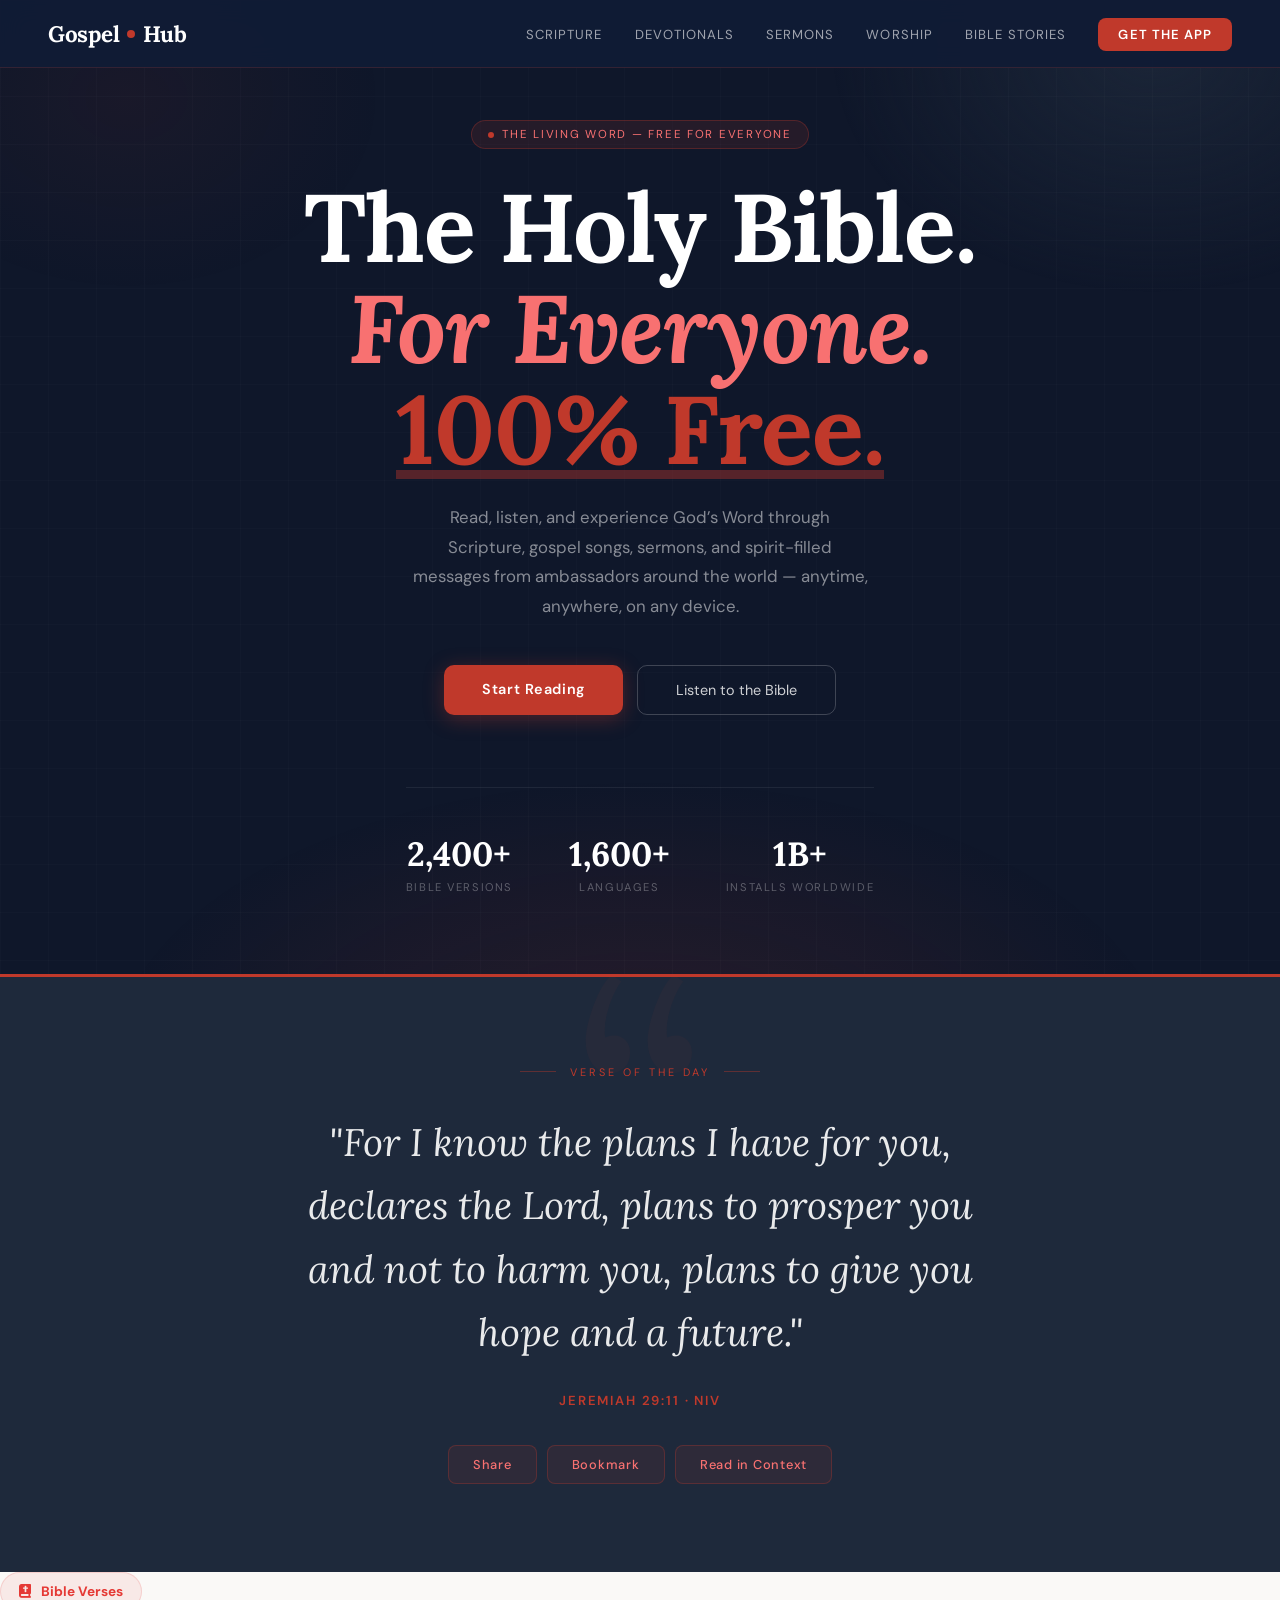
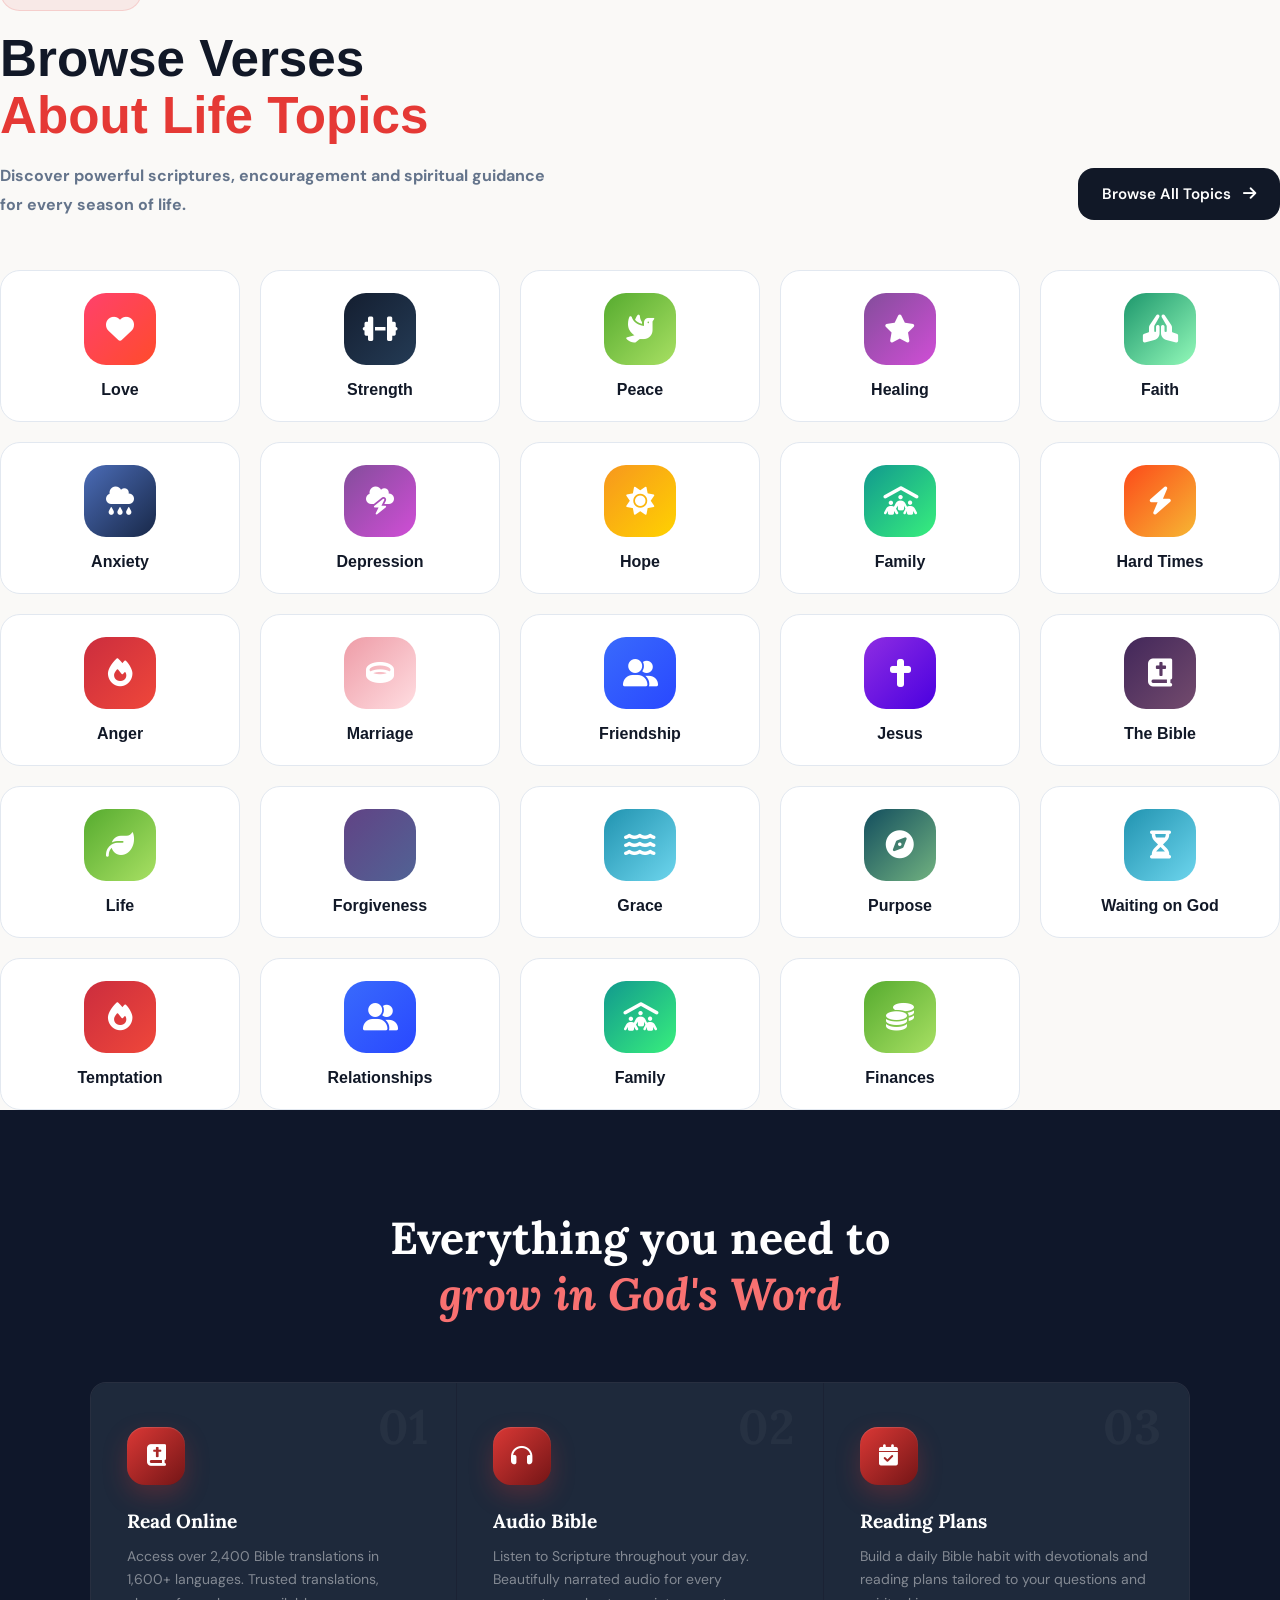
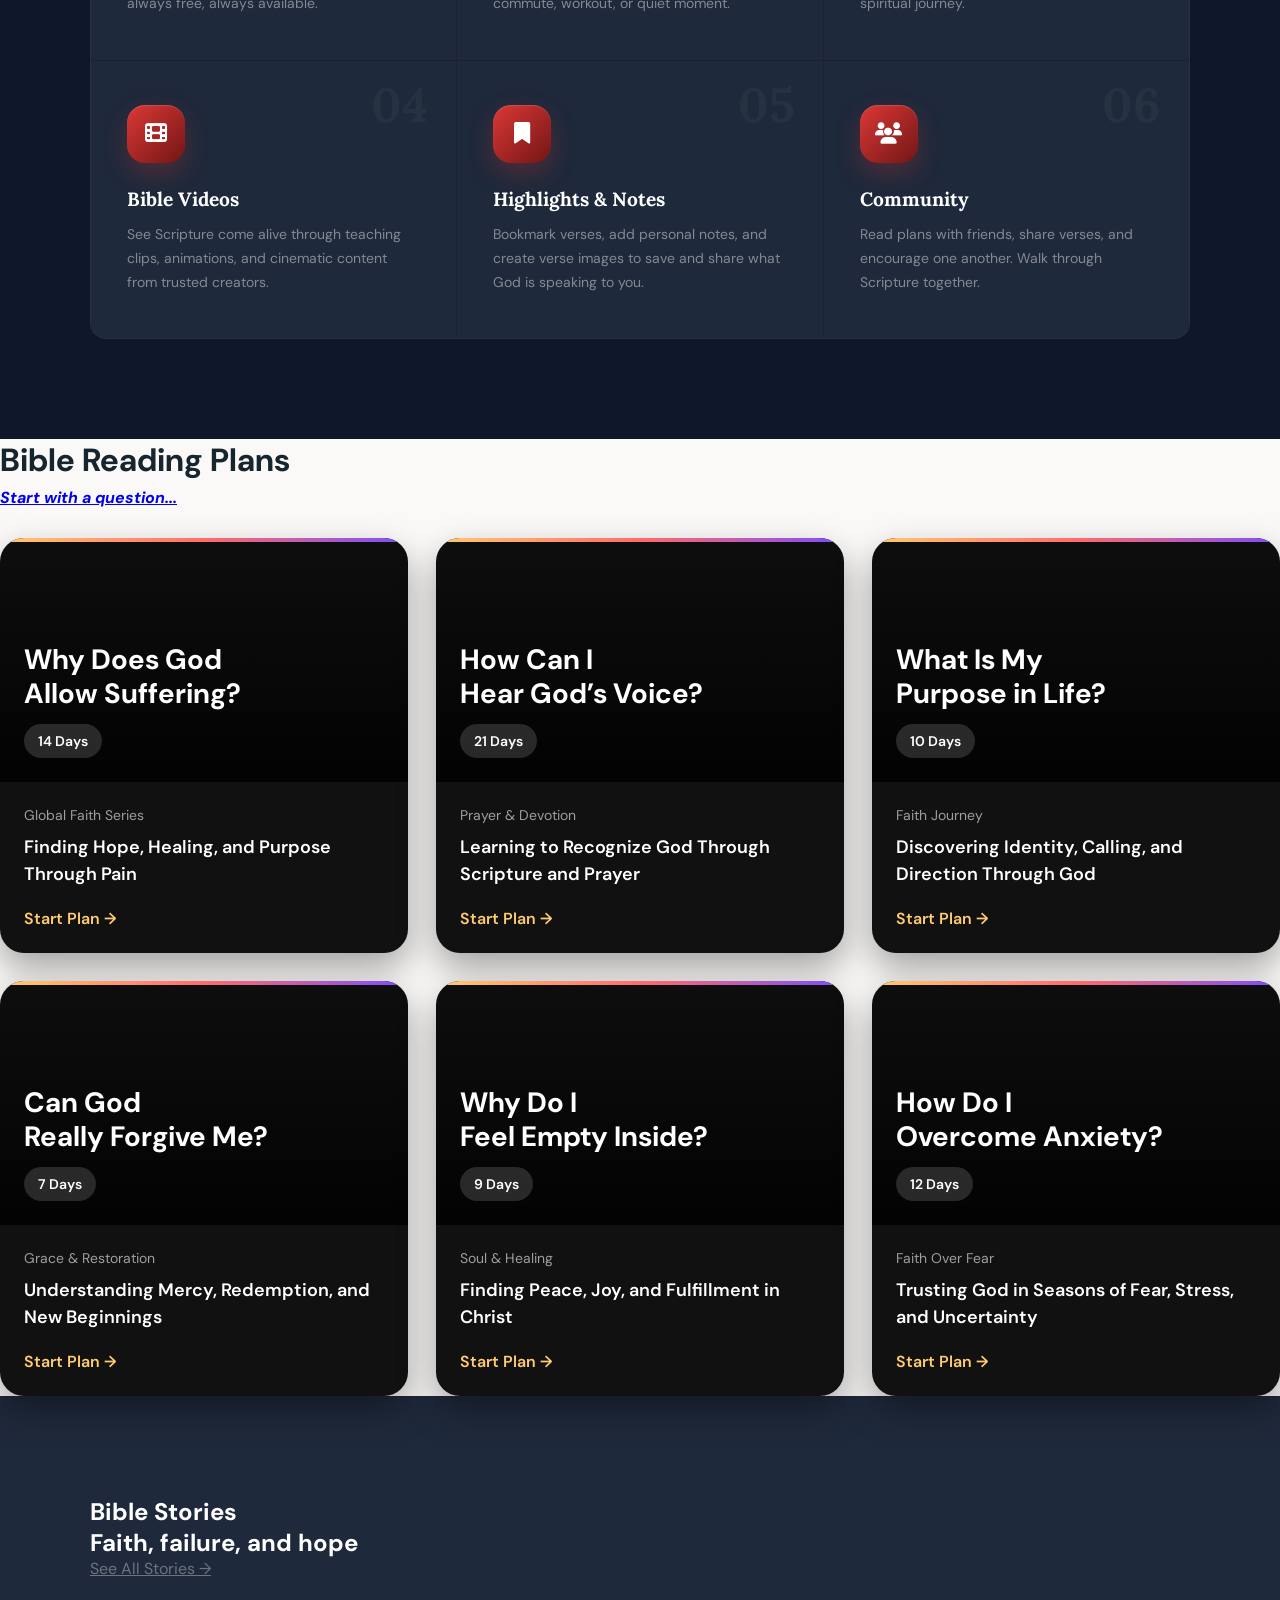
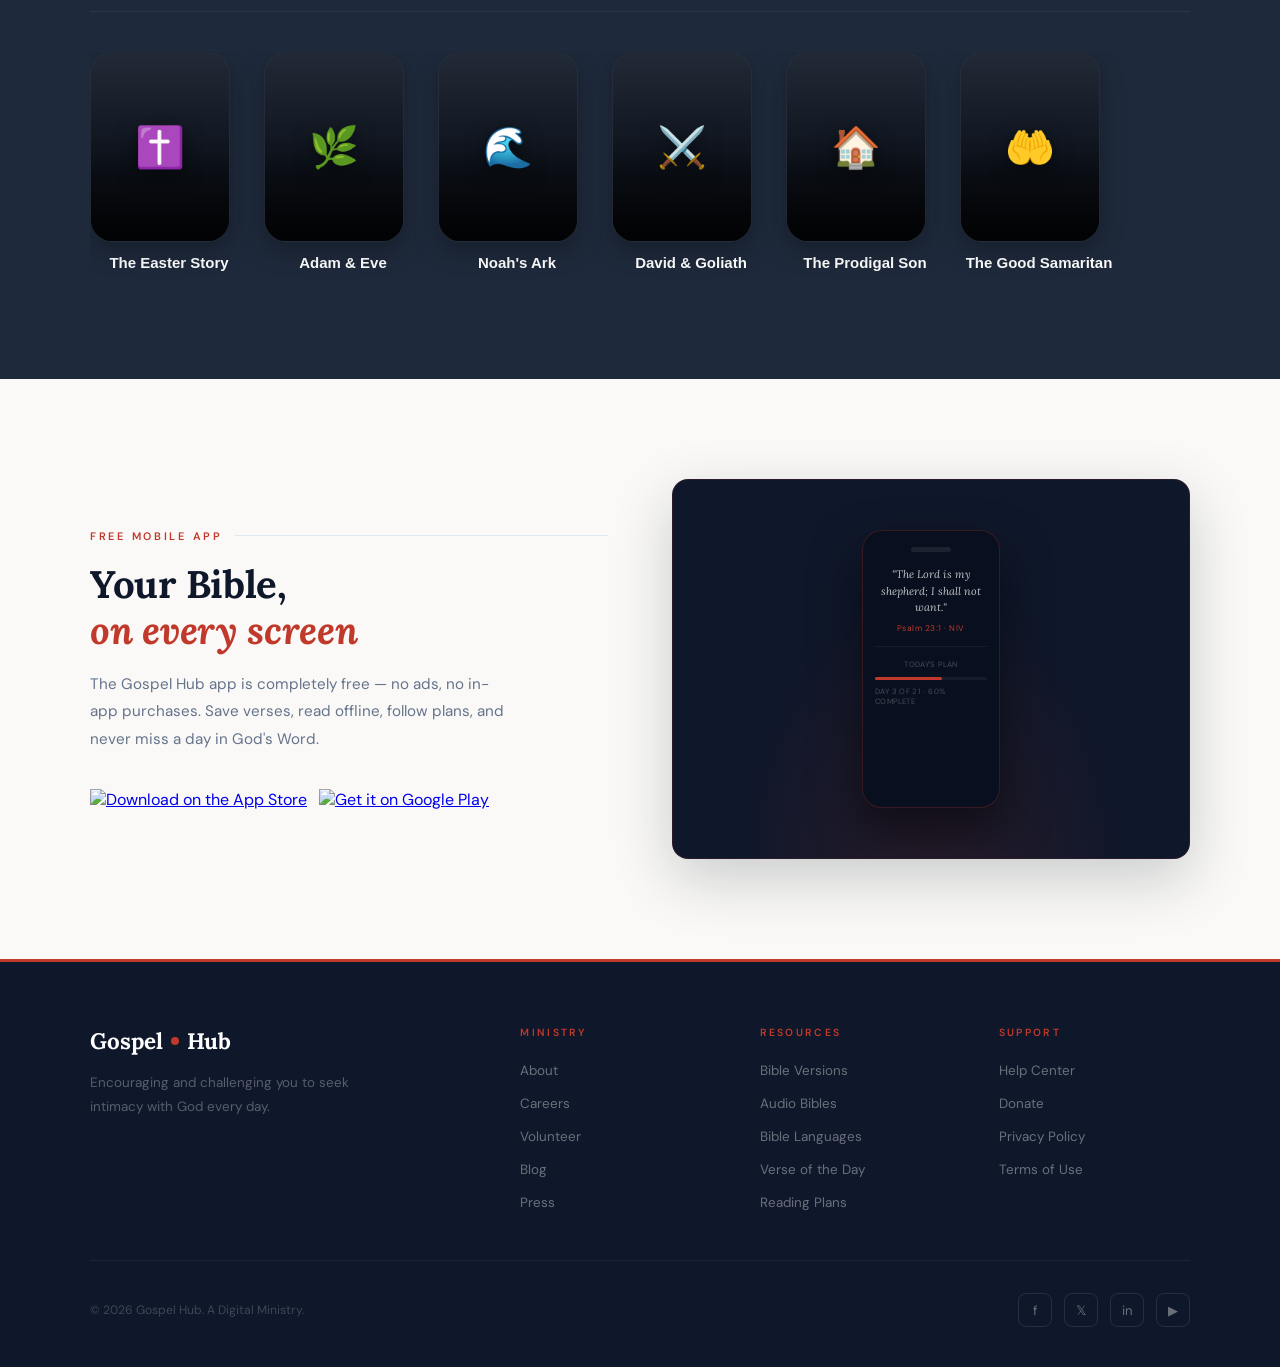
==== index.html @ 59921d8b "Create index.html" ====
<!DOCTYPE html>
<html lang="en">
<head>
    <link rel="stylesheet"
href="https://cdnjs.cloudflare.com/ajax/libs/font-awesome/6.5.1/css/all.min.css"/>
<meta charset="UTF-8">
<meta name="viewport" content="width=device-width, initial-scale=1.0">
<title>Gospel Hub — The Word, Everywhere</title>
<link rel="preconnect" href="https://fonts.googleapis.com">
<link rel="preconnect" href="https://fonts.gstatic.com" crossorigin>
<link href="https://fonts.googleapis.com/css2?family=Playfair+Display:ital,wght@0,400;0,700;0,900;1,400;1,700&family=DM+Sans:wght@300;400;500;600&family=Cormorant+Garamond:ital,wght@0,300;0,600;1,300;1,600&display=swap" rel="stylesheet">
<!DOCTYPE html>
<html lang="en">
<head>
<meta charset="UTF-8">
<meta name="viewport" content="width=device-width, initial-scale=1.0">
<title>Gospel Hub — The Word, Everywhere</title>
<link rel="preconnect" href="https://fonts.googleapis.com">
<link rel="preconnect" href="https://fonts.gstatic.com" crossorigin>
<link href="https://fonts.googleapis.com/css2?family=Lora:ital,wght@0,400;0,600;0,700;1,400;1,600&family=DM+Sans:wght@300;400;500;600&display=swap" rel="stylesheet">
<style>
  :root {
    --navy:      #0f172a;
    --navy-md:   #1e293b;
    --navy-deep: #080f1e;
    --red:       #c0392b;
    --red-hov:   #a93226;
    --red-glow:  rgba(192,57,43,0.18);
    --slate:     #64748b;
    --muted:     #94a3b8;
    --border:    #e2e8f0;
    --bg:        #faf9f7;
    --white:     #ffffff;
    --font-display: 'Lora', Georgia, serif;
    --font-body:    'DM Sans', sans-serif;
  }

  *, *::before, *::after { box-sizing: border-box; margin: 0; padding: 0; }
  html { scroll-behavior: smooth; }

  body {
    font-family: var(--font-body);
    background: var(--bg);
    color: var(--navy);
    overflow-x: hidden;
  }

  /* ───── NAV ───── */
  nav {
    position: fixed; top: 0; left: 0; right: 0; z-index: 100;
    display: flex; align-items: center; justify-content: space-between;
    padding: 0 48px; height: 68px;
    background: rgba(16, 28, 53, 0.95);
    backdrop-filter: blur(12px);
    -webkit-backdrop-filter: blur(12px);
    border-bottom: 1px solid rgba(194, 66, 51, 0.2);
  }
  .nav-logo {
    font-family: var(--font-display);
    font-size: 1.4rem; font-weight: 700; letter-spacing: -0.3px;
    color: #fff; text-decoration: none;
    display: flex; align-items: center; gap: 8px;
  }
  .nav-logo-dot {
    width: 8px; height: 8px; background: var(--red);
    border-radius: 50%; display: inline-block;
  }
  .nav-links { display: flex; gap: 32px; list-style: none; }
  .nav-links a {
    color: rgba(255,255,255,0.6); text-decoration: none;
    font-size: 0.82rem; letter-spacing: 0.08em; text-transform: uppercase;
    transition: color 0.2s;
  }
  .nav-links a:hover { color: #fff; }
  .nav-cta {
    background: var(--red) !important;
    color: #fff !important;
    padding: 8px 20px; border-radius: 8px;
    font-weight: 600 !important;
    transition: background 0.2s !important;
  }
  .nav-cta:hover { background: var(--red-hov) !important; }

  /* ───── HERO ───── */
  .hero {
    min-height: 100vh;
    background: var(--navy);
    display: flex; flex-direction: column;
    align-items: center; justify-content: center;
    position: relative; overflow: hidden;
    padding: 120px 24px 80px;
  }
  .hero-bg {
    position: absolute; inset: 0; pointer-events: none;
    background:
      radial-gradient(ellipse 70% 50% at 50% 110%, rgba(192,57,43,0.15) 0%, transparent 60%),
      radial-gradient(ellipse 40% 40% at 10% 10%, rgba(192,57,43,0.06) 0%, transparent 50%),
      radial-gradient(ellipse 50% 50% at 90% 5%, rgba(30,41,59,0.8) 0%, transparent 50%);
  }
  .hero-bg::after {
    content: '';
    position: absolute; inset: 0;
    background-image: linear-gradient(rgba(255,255,255,0.015) 1px, transparent 1px),
                      linear-gradient(90deg, rgba(255,255,255,0.015) 1px, transparent 1px);
    background-size: 48px 48px;
    pointer-events: none;
  }
  .hero-badge {
    display: inline-flex; align-items: center; gap: 8px;
    background: rgba(192,57,43,0.12); border: 1px solid rgba(192,57,43,0.3);
    border-radius: 20px; padding: 6px 16px; margin-bottom: 28px;
    font-size: 0.72rem; letter-spacing: 0.15em; text-transform: uppercase;
    color: #f87171; position: relative; z-index: 1;
  }
  .hero-badge-dot {
    width: 6px; height: 6px; background: var(--red);
    border-radius: 50%; animation: pulse 2s infinite;
  }
  @keyframes pulse {
    0%, 100% { opacity: 1; transform: scale(1); }
    50% { opacity: 0.5; transform: scale(0.8); }
  }
  .hero-title {
    font-family: var(--font-display);
    font-size: clamp(2.8rem, 7.5vw, 6.5rem);
    font-weight: 700; line-height: 1.05;
    color: #fff; text-align: center;
    max-width: 860px; position: relative; z-index: 1;
    letter-spacing: -1px;
  }
  .hero-title em { font-style: italic; color: #f87171; }
  .hero-title .accent-line {
    display: block; color: var(--red);
    text-decoration: underline; text-decoration-color: rgba(192,57,43,0.4);
    text-underline-offset: 6px;
  }
  .hero-subtitle {
    margin-top: 24px; font-size: 1.05rem; font-weight: 400;
    color: rgba(255,255,255,0.5); text-align: center;
    max-width: 460px; line-height: 1.75; position: relative; z-index: 1;
  }
  .hero-actions {
    display: flex; gap: 14px; margin-top: 44px; flex-wrap: wrap;
    justify-content: center; position: relative; z-index: 1;
  }
  .btn-primary {
    background: var(--red); color: #fff;
    padding: 15px 38px; border-radius: 10px;
    font-size: 0.9rem; font-weight: 600; letter-spacing: 0.04em;
    text-decoration: none; display: inline-block;
    transition: background 0.2s, transform 0.2s, box-shadow 0.2s;
    box-shadow: 0 4px 20px rgba(192,57,43,0.35);
  }
  .btn-primary:hover {
    background: var(--red-hov); transform: translateY(-2px);
    box-shadow: 0 8px 28px rgba(192,57,43,0.4);
  }
  .btn-ghost {
    border: 1.5px solid rgba(255,255,255,0.2); color: rgba(255,255,255,0.8);
    padding: 15px 38px; border-radius: 10px;
    font-size: 0.9rem; font-weight: 400;
    text-decoration: none; display: inline-block;
    transition: border-color 0.2s, background 0.2s;
  }
  .btn-ghost:hover { border-color: rgba(255,255,255,0.5); background: rgba(255,255,255,0.05); }
  .hero-stat-row {
    display: flex; gap: 56px; margin-top: 72px;
    position: relative; z-index: 1;
    padding-top: 44px; border-top: 1px solid rgba(255,255,255,0.07);
  }
  .hero-stat { text-align: center; }
  .hero-stat-num {
    font-family: var(--font-display);
    font-size: 2.1rem; font-weight: 700; color: #fff;
  }
  .hero-stat-label {
    font-size: 0.7rem; letter-spacing: 0.14em; text-transform: uppercase;
    color: rgba(255,255,255,0.3); margin-top: 5px;
  }

  /* ───── VERSE OF THE DAY ───── */
  .votd {
    background: var(--navy-md);
    padding: 88px 48px; text-align: center;
    position: relative; overflow: hidden;
    border-top: 3px solid var(--red);
  }
  .votd::before {
    content: '\201C';
    position: absolute; top: -40px; left: 50%; transform: translateX(-50%);
    font-family: var(--font-display);
    font-size: 22rem; color: rgba(192,57,43,0.05);
    line-height: 1; pointer-events: none;
  }
  .section-label {
    font-size: 0.68rem; letter-spacing: 0.28em; text-transform: uppercase;
    color: var(--red); margin-bottom: 32px;
    display: flex; align-items: center; justify-content: center; gap: 14px;
  }
  .section-label::before, .section-label::after {
    content: ''; width: 36px; height: 1px;
    background: var(--red); opacity: 0.4;
  }
  .votd-text {
    font-family: var(--font-display);
    font-size: clamp(1.4rem, 3vw, 2.4rem);
    font-style: italic; font-weight: 400;
    color: rgba(255,255,255,0.9);
    max-width: 740px; margin: 0 auto; line-height: 1.65;
    position: relative; z-index: 1;
  }
  .votd-ref {
    font-size: 0.82rem; font-weight: 600; letter-spacing: 0.14em;
    color: var(--red); margin-top: 28px; text-transform: uppercase;
    position: relative; z-index: 1;
  }
  .votd-actions {
    display: flex; justify-content: center; gap: 10px;
    margin-top: 36px; position: relative; z-index: 1;
  }
  .votd-btn {
    background: rgba(192,57,43,0.1); border: 1px solid rgba(192,57,43,0.3);
    color: #f87171; padding: 10px 24px; border-radius: 8px;
    font-size: 0.8rem; letter-spacing: 0.06em; cursor: pointer;
    text-decoration: none; transition: all 0.2s; font-weight: 500;
  }
  .votd-btn:hover { background: rgba(192,57,43,0.2); border-color: var(--red); }

  /* ───── TOPICS ───── */
 .topics-header{
  display:flex;
  justify-content:space-between;
  align-items:end;
  gap:30px;
  margin-bottom:50px;
  flex-wrap:wrap;
}

.topics-header-left{
  max-width:650px;
}

.topics-badge{
  display:inline-flex;
  align-items:center;
  gap:10px;
  background:rgba(229,57,53,0.08);
  color:#e53935;
  padding:10px 18px;
  border-radius:50px;
  font-size:0.85rem;
  font-weight:600;
  margin-bottom:20px;
  border:1px solid rgba(229,57,53,0.15);
}

.topics-title{
  font-size:clamp(2rem,4vw,3.4rem);
  font-weight:800;
  line-height:1.1;
  color:#111827;
  margin-bottom:18px;
  font-family:'Inter',sans-serif;
}

.topics-title span{
  color:#e53935;
  display:block;
}

.topics-subtitle{
  font-size:1rem;
  line-height:1.8;
  color:#64748b;
  max-width:560px;
}

.topics-grid{
  display:grid;
  grid-template-columns:repeat(auto-fit,minmax(220px,1fr));
  gap:20px;
  margin-top:40px;
  align-items:stretch;
}

.browse-btn{
  display:inline-flex;
  align-items:center;
  gap:12px;
  background:#111827;
  color:#fff;
  text-decoration:none;
  padding:16px 24px;
  border-radius:16px;
  font-size:0.95rem;
  font-weight:600;
  transition:0.3s ease;
  white-space:nowrap;
}

.browse-btn i{
  transition:0.3s ease;
}

.browse-btn:hover{
  background:#e53935;
  transform:translateY(-3px);
  box-shadow:0 12px 25px rgba(229,57,53,0.25);
}

.browse-btn:hover i{
  transform:translateX(4px);
}

@media(max-width:768px){

  .topics-header{
    align-items:flex-start;
  }

  .browse-btn{
    width:100%;
    justify-content:center;
  }

}

.topic-card{
  background:#ffffff;
  border:1px solid #e2e8f0;
  border-radius:20px;
  padding:22px;
  text-decoration:none;
  display:flex;
  flex-direction:column;
  align-items:center;
  justify-content:center;
  gap:16px;
  transition:0.35s ease;
  position:relative;
  overflow:hidden;
}

.topic-card::before{
  content:'';
  position:absolute;
  inset:0;
  background:linear-gradient(
    135deg,
    rgba(229,57,53,0.06),
    transparent
  );
  opacity:0;
  transition:0.35s;
}

.topic-card:hover{
  transform:translateY(-8px);
  box-shadow:0 15px 35px rgba(0,0,0,0.08);
  border-color:#e53935;
}

.topic-card:hover::before{
  opacity:1;
}

.topic-card span{
  font-size:1rem;
  font-weight:600;
  color:#111827;
  font-family:'Inter',sans-serif;
}

.topic-icon{
  width:72px;
  height:72px;
  border-radius:22px;
  display:flex;
  align-items:center;
  justify-content:center;
  font-size:28px;
  color:#fff;
  transition:0.35s ease;
}

.topic-card:hover .topic-icon{
  transform:scale(1.1) rotate(5deg);
}

/* ICON COLORS */

.love{background:linear-gradient(135deg,#ff416c,#ff4b2b);}
.strength{background:linear-gradient(135deg,#141e30,#243b55);}
.peace{background:linear-gradient(135deg,#56ab2f,#a8e063);}
.healing{background:linear-gradient(135deg,#834d9b,#d04ed6);}
.faith{background:linear-gradient(135deg,#1d976c,#93f9b9);}
.anxiety{background:linear-gradient(135deg,#4b6cb7,#182848);}
.hope{background:linear-gradient(135deg,#f7971e,#ffd200);}
.family{background:linear-gradient(135deg,#11998e,#38ef7d);}
.hard{background:linear-gradient(135deg,#fc4a1a,#f7b733);}
.anger{background:linear-gradient(135deg,#cb2d3e,#ef473a);}
.marriage{background:linear-gradient(135deg,#ee9ca7,#ffdde1);}
.friendship{background:linear-gradient(135deg,#396afc,#2948ff);}
.jesus{background:linear-gradient(135deg,#8e2de2,#4a00e0);}
.bible{background:linear-gradient(135deg,#42275a,#734b6d);}
.life{background:linear-gradient(135deg,#56ab2f,#a8e063);}
.forgiveness{background:linear-gradient(135deg,#614385,#516395);}
.grace{background:linear-gradient(135deg,#2193b0,#6dd5ed);}
.purpose{background:linear-gradient(135deg,#134e5e,#71b280);}

  /* ───── FEATURES ───── */
  .features { background: var(--navy); padding: 100px 48px; }
  .features-inner { max-width: 1100px; margin: 0 auto; }
  .features-heading {
    font-family: var(--font-display);
    font-size: clamp(1.8rem, 3.5vw, 2.8rem); font-weight: 700;
    color: #fff; text-align: center;
    margin-bottom: 60px; line-height: 1.25;
  }
  .features-heading em { font-style: italic; color: #f87171; }
  .features-grid {
    display: grid; grid-template-columns: repeat(3, 1fr);
    gap: 1px; background: rgba(255,255,255,0.05);
    border-radius: 16px; overflow: hidden;
    border: 1px solid rgba(255,255,255,0.06);
  }
  .feature-card {
    background: var(--navy-md);
    padding: 44px 36px; position: relative; overflow: hidden;
    transition: background 0.3s;
  }
  .feature-card:hover { background: #253047; }
  .feature-card::after {
    content: ''; position: absolute; bottom: 0; left: 0;
    width: 0; height: 3px; background: var(--red);
    transition: width 0.4s;
  }
  .feature-card:hover::after { width: 100%; }
  .feature-num {
    font-family: var(--font-display);
    font-size: 3rem; font-weight: 700;
    color: rgba(255,255,255,0.04); line-height: 1;
    position: absolute; top: 20px; right: 28px;
  }
  .feature-icon{
  width:58px;
  height:58px;
  border-radius:18px;
  display:flex;
  align-items:center;
  justify-content:center;
  font-size:1.35rem;
  color:#fff;

  background:linear-gradient(
    135deg,
    rgba(229,57,53,0.95),
    rgba(120,20,20,0.95)
  );

  box-shadow:
    0 10px 25px rgba(229,57,53,0.25),
    inset 0 1px 1px rgba(255,255,255,0.15);

  margin-bottom:24px;

  transition:0.35s ease;
}

.feature-card:hover .feature-icon{
  transform:translateY(-4px) scale(1.06);
  box-shadow:
    0 18px 35px rgba(229,57,53,0.35),
    inset 0 1px 1px rgba(255,255,255,0.15);
}
  .feature-title {
    font-family: var(--font-display);
    font-size: 1.2rem; font-weight: 700; color: #fff; margin-bottom: 12px;
  }
  .feature-desc { font-size: 0.875rem; color: rgba(255,255,255,0.45); line-height: 1.7; }

  /* ───── PLANS ───── */
 .plans-heading{
  font-size:32px;
  font-weight:700;
  color:#17252e;
  margin-bottom:6px;
}

.plans-subheading{
  color:#d01515;
  margin-bottom:30px;
  font-size:16px;
}

.plans-grid{
  display:grid;
  grid-template-columns:repeat(auto-fit,minmax(300px,1fr));
  gap:28px;
}

.plan-card{
  background:#111;
  border-radius:24px;
  overflow:hidden;
  box-shadow:0 15px 35px rgba(0,0,0,0.35);
  transition:0.4s ease;
}

.plan-card:hover{
  transform:translateY(-8px);
}

.plan-top-bar{
  height:4px;
  background:linear-gradient(to right,#ffcc70,#ff6b6b,#7c4dff);
}

.plan-img{
  height:240px;
  position:relative;
  display:flex;
  align-items:flex-end;
  padding:24px;
  background-size:cover;
  background-position:center;
  overflow:hidden;
}

.plan-overlay{
  position:absolute;
  inset:0;
  background:linear-gradient(
    to top,
    rgba(0,0,0,0.85),
    rgba(0,0,0,0.2)
  );
}

.plan-content{
  position:relative;
  z-index:2;
}

.plan-question{
  font-size:28px;
  font-weight:700;
  line-height:1.2;
  color:#fff;
  display:block;
  margin-bottom:14px;
}

.plan-duration{
  display:inline-block;
  padding:8px 14px;
  border-radius:30px;
  background:rgba(255,255,255,0.15);
  -webkit-backdrop-filter:blur(8px);
  backdrop-filter:blur(8px);
  color:#fff;
  font-size:14px;
  font-weight:600;
}

.plan-body{
  padding:24px;
}

.plan-author{
  color:#9e9e9e;
  font-size:14px;
  margin-bottom:10px;
}

.plan-title{
  color:#fff;
  font-size:18px;
  font-weight:600;
  line-height:1.5;
  margin-bottom:20px;
}

.plan-start{
  text-decoration:none;
  color:#ffcc70;
  font-weight:600;
  transition:0.3s ease;
}

.plan-start:hover{
  letter-spacing:1px;
}

/* ADVANCED IMAGE BACKGROUNDS */

.plan-img-1{
  background:
  url('https://images.unsplash.com/photo-1500530855697-b586d89ba3ee?q=80&w=1400&auto=format&fit=crop');
}

.plan-img-2{
  background:
  url('https://images.unsplash.com/photo-1518562180175-34a163b1a9a6?q=80&w=1400&auto=format&fit=crop');
}

.plan-img-3{
  background:
  url('https://images.unsplash.com/photo-1490730141103-6cac27aaab94?q=80&w=1400&auto=format&fit=crop');
}

.plan-img-4{
  background:
  url('https://images.unsplash.com/photo-1506744038136-46273834b3fb?q=80&w=1400&auto=format&fit=crop');
}

.plan-img-5{
  background:
  url('https://images.unsplash.com/photo-1493246507139-91e8fad9978e?q=80&w=1400&auto=format&fit=crop');
}

.plan-img-6{
  background:
  url('https://images.unsplash.com/photo-1517841905240-472988babdf9?q=80&w=1400&auto=format&fit=crop');
}

  /* ───── STORIES ───── */
  .stories-section { background: var(--navy-md); padding: 100px 48px; overflow: hidden; }
  .stories-inner { max-width: 1100px; margin: 0 auto; }
  .stories-scroll {
    display: flex; gap: 16px; margin-top: 8px;
    overflow-x: auto; padding-bottom: 8px; scrollbar-width: none;
  }
  .stories-scroll::-webkit-scrollbar { display: none; }
  .story-card { flex-shrink: 0; width: 158px; cursor: pointer; text-decoration: none; }
  .story-img {
    width: 158px; height: 198px; border-radius: 12px; overflow: hidden;
    display: flex; align-items: center; justify-content: center;
    font-size: 2.4rem; margin-bottom: 12px;
    border: 1.5px solid rgba(255,255,255,0.07);
    transition: border-color 0.3s, transform 0.3s;
    position: relative;
  }
  .story-img::after {
    content: ''; position: absolute; inset: 0;
    background: linear-gradient(to top, rgba(0,0,0,0.55) 0%, transparent 55%);
  }
 .story-card{
  text-decoration:none;
  min-width:140px;
  font-family:'Poppins',sans-serif;
}

.story-img{
  width:140px;
  height:190px;
  border-radius:22px;
  position:relative;
  overflow:hidden;
  display:flex;
  align-items:center;
  justify-content:center;
  box-shadow:0 10px 25px rgba(0,0,0,0.25);
  transition:0.4s ease;
  background-size:cover;
  background-position:center;
}

.story-card:hover .story-img{
  transform:translateY(-6px) scale(1.03);
}

.story-overlay{
  position:absolute;
  inset:0;
  background:linear-gradient(
    to top,
    rgba(0,0,0,0.75),
    rgba(0,0,0,0.15),
    rgba(255,255,255,0.05)
  );
  z-index:1;
}

.story-icon{
  position:relative;
  z-index:2;
  font-size:40px;
  filter:drop-shadow(0 4px 10px rgba(0,0,0,0.6));
}

.story-name{
  margin-top:10px;
  color:#fff;
  font-size:15px;
  font-weight:600;
  text-align:center;
}

/* ADVANCED IMAGE BACKGROUNDS */

.story-img-1{
  background:
  linear-gradient(rgba(0,0,0,.25),rgba(0,0,0,.45)),
  url('https://images.unsplash.com/photo-1504052434569-70ad5836ab65?q=80&w=1200&auto=format&fit=crop');
}

.story-img-2{
  background:
  linear-gradient(rgba(0,0,0,.25),rgba(0,0,0,.45)),
  url('https://images.unsplash.com/photo-1506744038136-46273834b3fb?q=80&w=1200&auto=format&fit=crop');
}

.story-img-3{
  background:
  linear-gradient(rgba(0,0,0,.25),rgba(0,0,0,.45)),
  url('https://images.unsplash.com/photo-1507525428034-b723cf961d3e?q=80&w=1200&auto=format&fit=crop');
}

.story-img-4{
  background:
  linear-gradient(rgba(0,0,0,.25),rgba(0,0,0,.45)),
  url('https://images.unsplash.com/photo-1511884642898-4c92249e20b6?q=80&w=1200&auto=format&fit=crop');
}

.story-img-5{
  background:
  linear-gradient(rgba(0,0,0,.25),rgba(0,0,0,.45)),
  url('https://images.unsplash.com/photo-1516450360452-9312f5e86fc7?q=80&w=1200&auto=format&fit=crop');
}

.story-img-6{
  background:
  linear-gradient(rgba(0,0,0,.25),rgba(0,0,0,.45)),
  url('https://images.unsplash.com/photo-1529156069898-49953e39b3ac?q=80&w=1200&auto=format&fit=crop');
}

  /* ───── APP CTA ───── */
  .app-cta { background: var(--bg); padding: 100px 48px; }
  .app-cta-inner {
    max-width: 1100px; margin: 0 auto;
    display: grid; grid-template-columns: 1fr 1fr; gap: 64px; align-items: center;
  }
  .app-pre {
    font-size: 0.68rem; letter-spacing: 0.25em; text-transform: uppercase;
    color: var(--red); margin-bottom: 18px; font-weight: 600;
    display: flex; align-items: center; gap: 12px;
  }
  .app-pre::after { content: ''; flex: 1; height: 1px; background: var(--border); }
  .app-title {
    font-family: var(--font-display);
    font-size: clamp(1.8rem, 3vw, 2.8rem); font-weight: 700;
    color: var(--navy); line-height: 1.2; margin-bottom: 18px; letter-spacing: -0.3px;
  }
  .app-title em { font-style: italic; color: var(--red); }
  .app-desc { font-size: 0.95rem; color: var(--slate); line-height: 1.8; margin-bottom: 36px; max-width: 420px; }
  .app-buttons { display: flex; gap: 12px; flex-wrap: wrap; }
  .app-store-btn {
    display: flex; align-items: center; gap: 10px;
    background: var(--navy); color: #fff;
    padding: 12px 24px; border-radius: 10px; text-decoration: none;
    transition: background 0.2s, transform 0.2s;
    border: 1px solid rgba(255,255,255,0.05);
  }
  .app-store-btn:hover { background: var(--navy-md); transform: translateY(-2px); }
  .app-store-icon { font-size: 1.3rem; }
  .app-store-text small { display: block; font-size: 0.58rem; letter-spacing: 0.08em; text-transform: uppercase; color: rgba(255,255,255,0.45); }
  .app-store-text strong { font-size: 0.88rem; font-weight: 600; }
  .app-visual {
    background: var(--navy); border-radius: 16px; height: 380px;
    display: flex; align-items: center; justify-content: center;
    position: relative; overflow: hidden;
    border: 1px solid rgba(192,57,43,0.15);
    box-shadow: 0 20px 60px rgba(15,23,42,0.2);
  }
  .app-visual-glow {
    position: absolute; inset: 0;
    background: radial-gradient(ellipse at 50% 110%, rgba(192,57,43,0.14) 0%, transparent 55%);
  }
  .app-mockup {
    width: 138px; height: 278px; background: var(--navy-deep);
    border-radius: 20px; border: 1.5px solid rgba(192,57,43,0.25);
    position: relative; z-index: 1;
    display: flex; flex-direction: column;
    align-items: center; justify-content: flex-start;
    overflow: hidden; padding: 16px 12px;
    box-shadow: 0 24px 48px rgba(0,0,0,0.5);
  }
  .mockup-notch { width: 40px; height: 5px; background: rgba(255,255,255,0.08); border-radius: 3px; margin-bottom: 14px; }
  .mockup-verse { font-family: var(--font-display); font-size: 0.68rem; font-style: italic; color: rgba(255,255,255,0.75); text-align: center; line-height: 1.5; margin-bottom: 8px; }
  .mockup-ref { font-size: 0.52rem; color: var(--red); text-align: center; letter-spacing: 0.06em; }
  .mockup-divider { width: 100%; height: 1px; background: rgba(255,255,255,0.06); margin: 12px 0; }
  .mockup-progress { width: 100%; background: rgba(255,255,255,0.05); border-radius: 2px; height: 3px; margin-bottom: 6px; }
  .mockup-progress-fill { height: 100%; width: 60%; background: var(--red); border-radius: 2px; }
  .mockup-label { font-size: 0.48rem; color: rgba(255,255,255,0.25); letter-spacing: 0.05em; text-transform: uppercase; }

  /* ───── FOOTER ───── */
  footer { background: var(--navy); padding: 64px 48px 40px; border-top: 3px solid var(--red); }
  .footer-inner { max-width: 1100px; margin: 0 auto; }
  .footer-top {
    display: grid; grid-template-columns: 2fr 1fr 1fr 1fr;
    gap: 48px; padding-bottom: 48px;
    border-bottom: 1px solid rgba(255,255,255,0.06); margin-bottom: 32px;
  }
  .footer-logo {
    font-family: var(--font-display); font-size: 1.4rem; font-weight: 700;
    color: #fff; margin-bottom: 16px;
    display: flex; align-items: center; gap: 8px;
  }
  .footer-logo-dot { width: 8px; height: 8px; background: var(--red); border-radius: 50%; }
  .footer-tagline { font-size: 0.84rem; color: rgba(255,255,255,0.3); line-height: 1.75; max-width: 260px; }
  .footer-col-title { font-size: 0.65rem; letter-spacing: 0.22em; text-transform: uppercase; color: var(--red); margin-bottom: 20px; font-weight: 600; }
  .footer-links { list-style: none; display: flex; flex-direction: column; gap: 12px; }
  .footer-links a { font-size: 0.84rem; color: rgba(255,255,255,0.38); text-decoration: none; transition: color 0.2s; }
  .footer-links a:hover { color: rgba(255,255,255,0.85); }
  .footer-bottom { display: flex; align-items: center; justify-content: space-between; font-size: 0.76rem; color: rgba(255,255,255,0.2); }
  .footer-social { display: flex; gap: 12px; }
  .footer-social a {
    width: 34px; height: 34px; border: 1px solid rgba(255,255,255,0.1);
    border-radius: 8px; display: flex; align-items: center; justify-content: center;
    color: rgba(255,255,255,0.38); font-size: 0.82rem; text-decoration: none;
    transition: all 0.2s;
  }
  .footer-social a:hover { border-color: var(--red); color: #f87171; }

  /* ───── ANIMATIONS ───── */
  @keyframes fadeUp {
    from { opacity: 0; transform: translateY(28px); }
    to { opacity: 1; transform: translateY(0); }
  }
  .hero > * { animation: fadeUp 0.65s ease both; }
  .hero-badge    { animation-delay: 0.10s; }
  .hero-title    { animation-delay: 0.22s; }
  .hero-subtitle { animation-delay: 0.34s; }
  .hero-actions  { animation-delay: 0.46s; }
  .hero-stat-row { animation-delay: 0.58s; }

  /* ───── RESPONSIVE ───── */
  @media (max-width: 900px) {
    nav { padding: 0 20px; }
    .nav-links { display: none; }
    .hero-stat-row { gap: 24px; }
    .features-grid { grid-template-columns: 1fr; }
    .plans-grid { grid-template-columns: 1fr; }
    .app-cta-inner { grid-template-columns: 1fr; }
    .app-visual { display: none; }
    .footer-top { grid-template-columns: 1fr 1fr; }
    .topics-section, .features, .plans-section,
    .stories-section, .app-cta { padding: 64px 20px; }
    .votd { padding: 64px 20px; }
    .section-header { flex-direction: column; align-items: flex-start; gap: 16px; }
  }
</style>
</head>
<body>

<!-- NAV -->
<nav>
  <a href="#" class="nav-logo">Gospel<span class="nav-logo-dot"></span>Hub</a>
  <ul class="nav-links">
   <li><a href="#">Scripture</a></li>
<li><a href="#">Devotionals</a></li>
<li><a href="#">Sermons</a></li>
<li><a href="#">Worship</a></li>
<li><a href="#">Bible Stories</a></li>
    <li><a href="#" class="nav-cta">Get the App</a></li>
  </ul>
</nav>

<!-- HERO -->
<section class="hero">
  <div class="hero-bg"></div>
  <div class="hero-badge">
    <span class="hero-badge-dot"></span>
    The Living Word — Free for Everyone
  </div>
  <h1 class="hero-title">
    The Holy Bible.<br>
    <em>For Everyone.</em>
    <span class="accent-line">100% Free.</span>
  </h1>
  <p class="hero-subtitle">
    Read, listen, and experience God’s Word through Scripture, gospel songs, sermons, and spirit-filled messages from ambassadors around the world — anytime, anywhere, on any device.
  </p>
  <div class="hero-actions">
    <a href="#" class="btn-primary">Start Reading</a>
    <a href="#" class="btn-ghost">Listen to the Bible</a>
  </div>
  <div class="hero-stat-row">
    <div class="hero-stat">
      <div class="hero-stat-num">2,400+</div>
      <div class="hero-stat-label">Bible Versions</div>
    </div>
    <div class="hero-stat">
      <div class="hero-stat-num">1,600+</div>
      <div class="hero-stat-label">Languages</div>
    </div>
    <div class="hero-stat">
      <div class="hero-stat-num">1B+</div>
      <div class="hero-stat-label">Installs Worldwide</div>
    </div>
  </div>
</section>

<!-- VERSE OF THE DAY -->
<section class="votd">
  <div class="section-label">Verse of the Day</div>
  <blockquote class="votd-text">
    "For I know the plans I have for you, declares the Lord, plans to prosper you and not to harm you, plans to give you hope and a future."
  </blockquote>
  <div class="votd-ref">Jeremiah 29:11 · NIV</div>
  <div class="votd-actions">
    <a href="#" class="votd-btn">Share</a>
    <a href="#" class="votd-btn">Bookmark</a>
    <a href="#" class="votd-btn">Read in Context</a>
  </div>
</section>

<!-- TOPICS -->
<div class="topics-header">

  <div class="topics-header-left">
    <span class="topics-badge">
      <i class="fa-solid fa-book-bible"></i>
      <b>
      Bible Verses
      </b>
    </span>

    <h2 class="topics-title">
      Browse Verses <span>About Life Topics</span>
    </h2>

    <p class="topics-subtitle">
        <strong>
      Discover powerful scriptures, encouragement and spiritual guidance
      for every season of life.
      </strong>
    </p>
  </div>

  <a href="topics.html" class="browse-btn">
    Browse All Topics
    <i class="fa-solid fa-arrow-right"></i>
  </a>

</div>
 <!-- FONT AWESOME CDN -->
<link rel="stylesheet"
href="https://cdnjs.cloudflare.com/ajax/libs/font-awesome/6.5.1/css/all.min.css"/>

<div class="topics-grid">

  <a href="love.html" class="topic-card">
    <div class="topic-icon love">
      <i class="fa-solid fa-heart"></i>
    </div>
    <span>Love</span>
  </a>

  <a href="strength.html" class="topic-card">
    <div class="topic-icon strength">
      <i class="fa-solid fa-dumbbell"></i>
    </div>
    <span>Strength</span>
  </a>

  <a href="peace.html" class="topic-card">
    <div class="topic-icon peace">
      <i class="fa-solid fa-dove"></i>
    </div>
    <span>Peace</span>
  </a>

  <a href="healing.html" class="topic-card">
    <div class="topic-icon healing">
      <i class="fa-solid fa-star"></i>
    </div>
    <span>Healing</span>
  </a>

  <a href="faith.html" class="topic-card">
    <div class="topic-icon faith">
      <i class="fa-solid fa-hands-praying"></i>
    </div>
    <span>Faith</span>
  </a>

  <a href="anxiety.html" class="topic-card">
    <div class="topic-icon anxiety">
      <i class="fa-solid fa-cloud-rain"></i>
    </div>
    <span>Anxiety</span>
  </a>

   <a href="depression.html" class="topic-card">
    <div class="topic-icon healing"><i class="fa-solid fa-cloud-bolt"></i></div>
    <span>Depression</span>
  </a>

  <a href="hope.html" class="topic-card">
    <div class="topic-icon hope">
      <i class="fa-solid fa-sun"></i>
    </div>
    <span>Hope</span>
  </a>

  <a href="family.html" class="topic-card">
    <div class="topic-icon family">
      <i class="fa-solid fa-people-roof"></i>
    </div>
    <span>Family</span>
  </a>

  <a href="hard-times.html" class="topic-card">
    <div class="topic-icon hard">
      <i class="fa-solid fa-bolt"></i>
    </div>
    <span>Hard Times</span>
  </a>

  <a href="anger.html" class="topic-card">
    <div class="topic-icon anger">
      <i class="fa-solid fa-fire"></i>
    </div>
    <span>Anger</span>
  </a>

  <a href="marriage.html" class="topic-card">
    <div class="topic-icon marriage">
      <i class="fa-solid fa-ring"></i>
    </div>
    <span>Marriage</span>
  </a>

  <a href="friendship.html" class="topic-card">
    <div class="topic-icon friendship">
      <i class="fa-solid fa-user-group"></i>
    </div>
    <span>Friendship</span>
  </a>

  <a href="jesus.html" class="topic-card">
    <div class="topic-icon jesus">
      <i class="fa-solid fa-cross"></i>
    </div>
    <span>Jesus</span>
  </a>

  <a href="bible.html" class="topic-card">
    <div class="topic-icon bible">
      <i class="fa-solid fa-book-bible"></i>
    </div>
    <span>The Bible</span>
  </a>

  <a href="life.html" class="topic-card">
    <div class="topic-icon life">
      <i class="fa-solid fa-leaf"></i>
    </div>
    <span>Life</span>
  </a>

  <a href="forgiveness.html" class="topic-card">
    <div class="topic-icon forgiveness">
      <i class="fa-solid fa-candle-holder"></i>
    </div>
    <span>Forgiveness</span>
  </a>

  <a href="grace.html" class="topic-card">
    <div class="topic-icon grace">
      <i class="fa-solid fa-water"></i>
    </div>
    <span>Grace</span>
  </a>

  <a href="purpose.html" class="topic-card">
    <div class="topic-icon purpose">
      <i class="fa-solid fa-compass"></i>
    </div>
    <span>Purpose</span>
  </a>

   <a href="waiting-on-god.html" class="topic-card">
    <div class="topic-icon grace"><i class="fa-solid fa-hourglass-half"></i></div>
    <span>Waiting on God</span>
  </a>

  <a href="temptation.html" class="topic-card">
    <div class="topic-icon anger"><i class="fa-solid fa-fire"></i></div>
    <span>Temptation</span>
  </a>

  <a href="relationships.html" class="topic-card">
    <div class="topic-icon friendship"><i class="fa-solid fa-user-group"></i></div>
    <span>Relationships</span>
  </a>

   <a href="family.html" class="topic-card">
    <div class="topic-icon family"><i class="fa-solid fa-people-roof"></i></div>
    <span>Family</span>
  </a>

  <a href="finances.html" class="topic-card">
    <div class="topic-icon life"><i class="fa-solid fa-coins"></i></div>
    <span>Finances</span>
  </a>


</div>
</section>

<!-- FEATURES -->
<section class="features">
  <div class="features-inner">
    <h2 class="features-heading">Everything you need to<br><em>grow in God's Word</em></h2>
    <div class="features-grid">
      <div class="feature-card">
  <div class="feature-num">01</div>
  <div class="feature-icon">
    <i class="fa-solid fa-book-bible"></i>
  </div>
  <div class="feature-title">Read Online</div>
  <div class="feature-desc">
    Access over 2,400 Bible translations in 1,600+ languages.
    Trusted translations, always free, always available.
  </div>
</div>

<div class="feature-card">
  <div class="feature-num">02</div>
  <div class="feature-icon">
    <i class="fa-solid fa-headphones"></i>
  </div>
  <div class="feature-title">Audio Bible</div>
  <div class="feature-desc">
    Listen to Scripture throughout your day. Beautifully narrated audio
    for every commute, workout, or quiet moment.
  </div>
</div>

<div class="feature-card">
  <div class="feature-num">03</div>
  <div class="feature-icon">
    <i class="fa-solid fa-calendar-check"></i>
  </div>
  <div class="feature-title">Reading Plans</div>
  <div class="feature-desc">
    Build a daily Bible habit with devotionals and reading plans
    tailored to your questions and spiritual journey.
  </div>
</div>

<div class="feature-card">
  <div class="feature-num">04</div>
  <div class="feature-icon">
    <i class="fa-solid fa-film"></i>
  </div>
  <div class="feature-title">Bible Videos</div>
  <div class="feature-desc">
    See Scripture come alive through teaching clips, animations,
    and cinematic content from trusted creators.
  </div>
</div>

<div class="feature-card">
  <div class="feature-num">05</div>
  <div class="feature-icon">
    <i class="fa-solid fa-bookmark"></i>
  </div>
  <div class="feature-title">Highlights & Notes</div>
  <div class="feature-desc">
    Bookmark verses, add personal notes, and create verse images
    to save and share what God is speaking to you.
  </div>
</div>

<div class="feature-card">
  <div class="feature-num">06</div>
  <div class="feature-icon">
    <i class="fa-solid fa-users"></i>
  </div>
  <div class="feature-title">Community</div>
  <div class="feature-desc">
    Read plans with friends, share verses, and encourage one another.
    Walk through Scripture together.
  </div>
</div>
    </div>
  </div>
</section>

<!-- PLANS -->
<section class="plans-section">
  <div class="plans-inner">
    <div class="section-header">
        <!-- SECTION TITLE -->
<h2 class="plans-heading">Bible Reading Plans</h2>
<p class="plans-subheading">
    <strong><em><a href="questions.html">Start with a question...</a></em></strong>
</p>

<div class="plans-grid">

  <!-- PLAN 1 -->
  <div class="plan-card">
    <div class="plan-top-bar"></div>

    <div class="plan-img plan-img-1">
      <div class="plan-overlay"></div>

      <div class="plan-content">
        <span class="plan-question">
          Why Does God<br>Allow Suffering?
        </span>

        <div class="plan-duration">14 Days</div>
      </div>
    </div>

    <div class="plan-body">
      <div class="plan-author">Global Faith Series</div>

      <div class="plan-title">
        Finding Hope, Healing, and Purpose Through Pain
      </div>

      <a href="#" class="plan-start">Start Plan →</a>
    </div>
  </div>

  <!-- PLAN 2 -->
  <div class="plan-card">
    <div class="plan-top-bar"></div>

    <div class="plan-img plan-img-2">
      <div class="plan-overlay"></div>

      <div class="plan-content">
        <span class="plan-question">
          How Can I<br>Hear God’s Voice?
        </span>

        <div class="plan-duration">21 Days</div>
      </div>
    </div>

    <div class="plan-body">
      <div class="plan-author">Prayer & Devotion</div>

      <div class="plan-title">
        Learning to Recognize God Through Scripture and Prayer
      </div>

      <a href="#" class="plan-start">Start Plan →</a>
    </div>
  </div>

  <!-- PLAN 3 -->
  <div class="plan-card">
    <div class="plan-top-bar"></div>

    <div class="plan-img plan-img-3">
      <div class="plan-overlay"></div>

      <div class="plan-content">
        <span class="plan-question">
          What Is My<br>Purpose in Life?
        </span>

        <div class="plan-duration">10 Days</div>
      </div>
    </div>

    <div class="plan-body">
      <div class="plan-author">Faith Journey</div>

      <div class="plan-title">
        Discovering Identity, Calling, and Direction Through God
      </div>

      <a href="#" class="plan-start">Start Plan →</a>
    </div>
  </div>

  <!-- PLAN 4 -->
  <div class="plan-card">
    <div class="plan-top-bar"></div>

    <div class="plan-img plan-img-4">
      <div class="plan-overlay"></div>

      <div class="plan-content">
        <span class="plan-question">
          Can God<br>Really Forgive Me?
        </span>

        <div class="plan-duration">7 Days</div>
      </div>
    </div>

    <div class="plan-body">
      <div class="plan-author">Grace & Restoration</div>

      <div class="plan-title">
        Understanding Mercy, Redemption, and New Beginnings
      </div>

      <a href="#" class="plan-start">Start Plan →</a>
    </div>
  </div>

  <!-- PLAN 5 -->
  <div class="plan-card">
    <div class="plan-top-bar"></div>

    <div class="plan-img plan-img-5">
      <div class="plan-overlay"></div>

      <div class="plan-content">
        <span class="plan-question">
          Why Do I<br>Feel Empty Inside?
        </span>

        <div class="plan-duration">9 Days</div>
      </div>
    </div>

    <div class="plan-body">
      <div class="plan-author">Soul & Healing</div>

      <div class="plan-title">
        Finding Peace, Joy, and Fulfillment in Christ
      </div>

      <a href="#" class="plan-start">Start Plan →</a>
    </div>
  </div>

  <!-- PLAN 6 -->
  <div class="plan-card">
    <div class="plan-top-bar"></div>

    <div class="plan-img plan-img-6">
      <div class="plan-overlay"></div>

      <div class="plan-content">
        <span class="plan-question">
          How Do I<br>Overcome Anxiety?
        </span>

        <div class="plan-duration">12 Days</div>
      </div>
    </div>

    <div class="plan-body">
      <div class="plan-author">Faith Over Fear</div>

      <div class="plan-title">
        Trusting God in Seasons of Fear, Stress, and Uncertainty
      </div>

      <a href="#" class="plan-start">Start Plan →</a>
    </div>
  </div>

</div>
     
    </div>
  </div>
</section>

<!-- STORIES -->
<section class="stories-section">
  <div class="stories-inner">
    <div class="section-header" style="border-bottom:1px solid rgba(255,255,255,0.06); padding-bottom:32px; margin-bottom:40px;">
      <h2 class="section-title" style="color:#fff;">Bible Stories<br><span>Faith, failure, and hope</span></h2>
      <a href="#" class="see-all-link" style="color:rgba(255,255,255,0.35); border-color:rgba(255,255,255,0.15);">See All Stories →</a>
    </div>
    <div class="stories-scroll">
  
  <a href="#" class="story-card">
    <div class="story-img story-img-1">
      <div class="story-overlay"></div>
      <span class="story-icon">✝️</span>
    </div>
    <div class="story-name">The Easter Story</div>
  </a>

  <a href="#" class="story-card">
    <div class="story-img story-img-2">
      <div class="story-overlay"></div>
      <span class="story-icon">🌿</span>
    </div>
    <div class="story-name">Adam & Eve</div>
  </a>

  <a href="#" class="story-card">
    <div class="story-img story-img-3">
      <div class="story-overlay"></div>
      <span class="story-icon">🌊</span>
    </div>
    <div class="story-name">Noah's Ark</div>
  </a>

  <a href="#" class="story-card">
    <div class="story-img story-img-4">
      <div class="story-overlay"></div>
      <span class="story-icon">⚔️</span>
    </div>
    <div class="story-name">David & Goliath</div>
  </a>

  <a href="#" class="story-card">
    <div class="story-img story-img-5">
      <div class="story-overlay"></div>
      <span class="story-icon">🏠</span>
    </div>
    <div class="story-name">The Prodigal Son</div>
  </a>

  <a href="#" class="story-card">
    <div class="story-img story-img-6">
      <div class="story-overlay"></div>
      <span class="story-icon">🤲</span>
    </div>
    <div class="story-name">The Good Samaritan</div>
  </a>

</div>
  </div>
</section>

<!-- APP CTA -->
<section class="app-cta">
  <div class="app-cta-inner">
    <div class="app-cta-text">
      <div class="app-pre">Free Mobile App</div>
      <h2 class="app-title">Your Bible,<br><em>on every screen</em></h2>
      <p class="app-desc">The Gospel Hub app is completely free — no ads, no in-app purchases. Save verses, read offline, follow plans, and never miss a day in God's Word.</p>
     <div class="app-buttons">

  <!-- APP STORE BUTTON -->
  <a href="#" class="store-btn">
    <img 
      src="https://developer.apple.com/assets/elements/badges/download-on-the-app-store.svg" 
      alt="Download on the App Store"
      class="store-img"
    >
  </a>

  <!-- GOOGLE PLAY BUTTON -->
  <a href="#" class="store-btn">
    <img 
      src="https://upload.wikimedia.org/wikipedia/commons/7/78/Google_Play_Store_badge_EN.svg" 
      alt="Get it on Google Play"
      class="store-img"
    >
  </a>

</div>
    </div>
    <div class="app-visual">
      <div class="app-visual-glow"></div>
      <div class="app-mockup">
        <div class="mockup-notch"></div>
        <div class="mockup-verse">"The Lord is my shepherd; I shall not want."</div>
        <div class="mockup-ref">Psalm 23:1 · NIV</div>
        <div class="mockup-divider"></div>
        <div class="mockup-label">Today's Plan</div>
        <div class="mockup-progress" style="margin-top:8px;">
          <div class="mockup-progress-fill"></div>
        </div>
        <div class="mockup-label">Day 3 of 21 · 60% complete</div>
      </div>
    </div>
  </div>
</section>

<!-- FOOTER -->
<footer>
  <div class="footer-inner">
    <div class="footer-top">
      <div>
        <div class="footer-logo">Gospel<span class="footer-logo-dot"></span>Hub</div>
        <p class="footer-tagline">Encouraging and challenging you to seek intimacy with God every day.</p>
      </div>
      <div>
        <div class="footer-col-title">Ministry</div>
        <ul class="footer-links">
          <li><a href="#">About</a></li>
          <li><a href="#">Careers</a></li>
          <li><a href="#">Volunteer</a></li>
          <li><a href="#">Blog</a></li>
          <li><a href="#">Press</a></li>
        </ul>
      </div>
      <div>
        <div class="footer-col-title">Resources</div>
        <ul class="footer-links">
          <li><a href="#">Bible Versions</a></li>
          <li><a href="#">Audio Bibles</a></li>
          <li><a href="#">Bible Languages</a></li>
          <li><a href="#">Verse of the Day</a></li>
          <li><a href="#">Reading Plans</a></li>
        </ul>
      </div>
      <div>
        <div class="footer-col-title">Support</div>
        <ul class="footer-links">
          <li><a href="#">Help Center</a></li>
          <li><a href="#">Donate</a></li>
          <li><a href="#">Privacy Policy</a></li>
          <li><a href="#">Terms of Use</a></li>
        </ul>
      </div>
    </div>
    <div class="footer-bottom">
      <span>© 2026 Gospel Hub. A Digital Ministry.</span>
      <div class="footer-social">
        <a href="#">f</a>
        <a href="#">𝕏</a>
        <a href="#">in</a>
        <a href="#">▶</a>
      </div>
    </div>
  </div>
</footer>

</body>
</html>
</head>
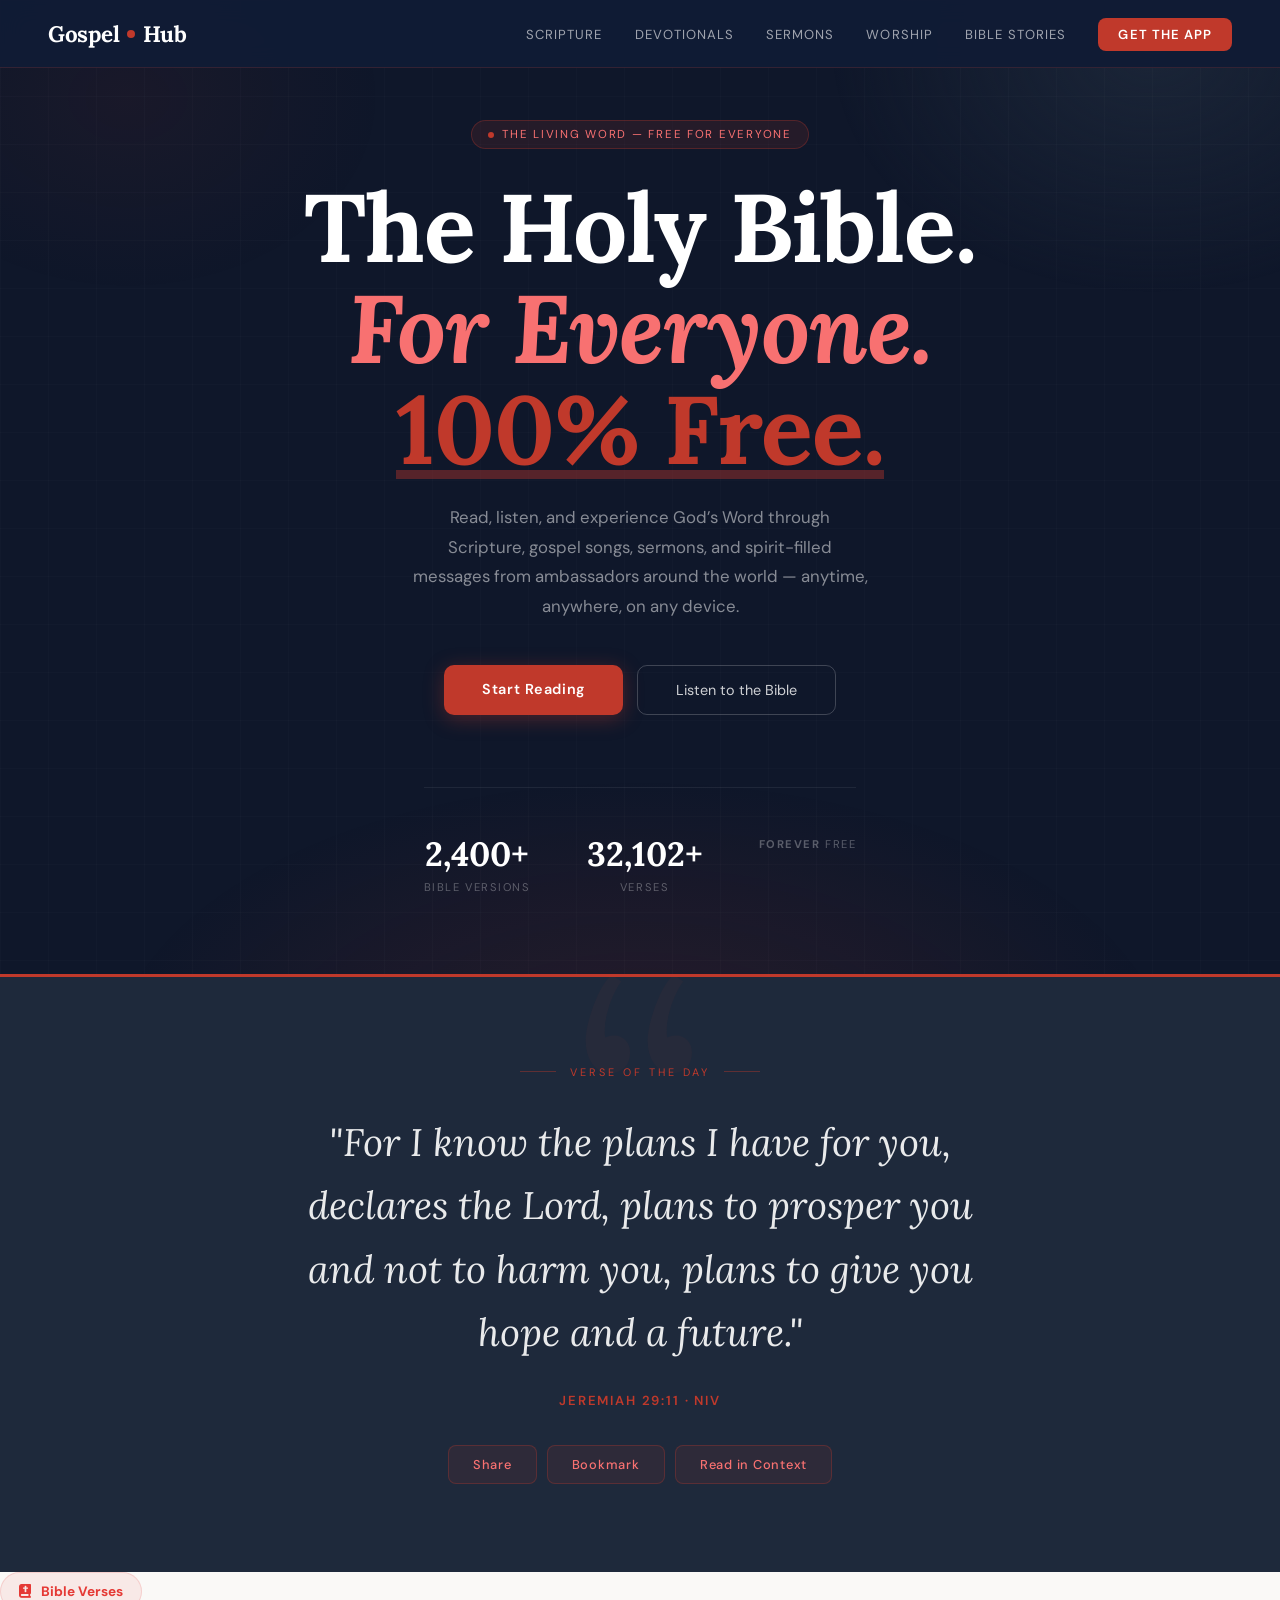
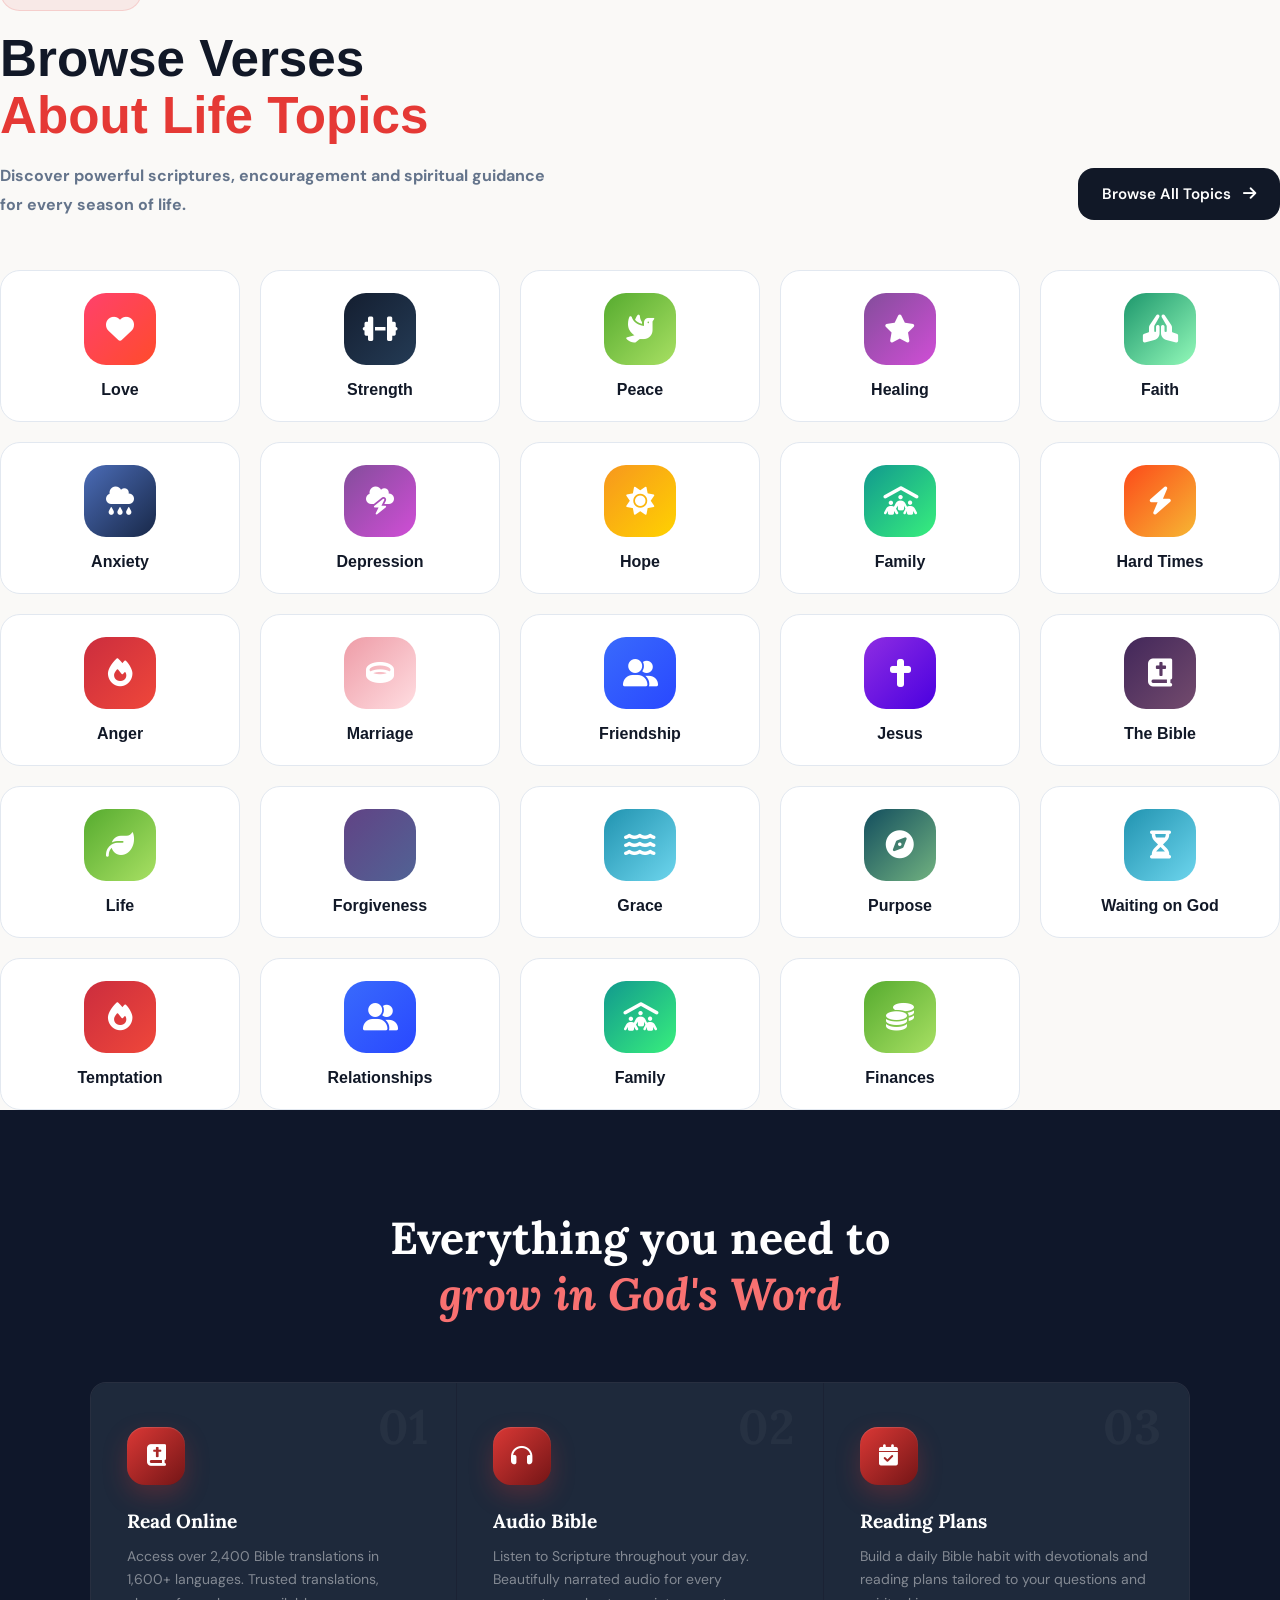
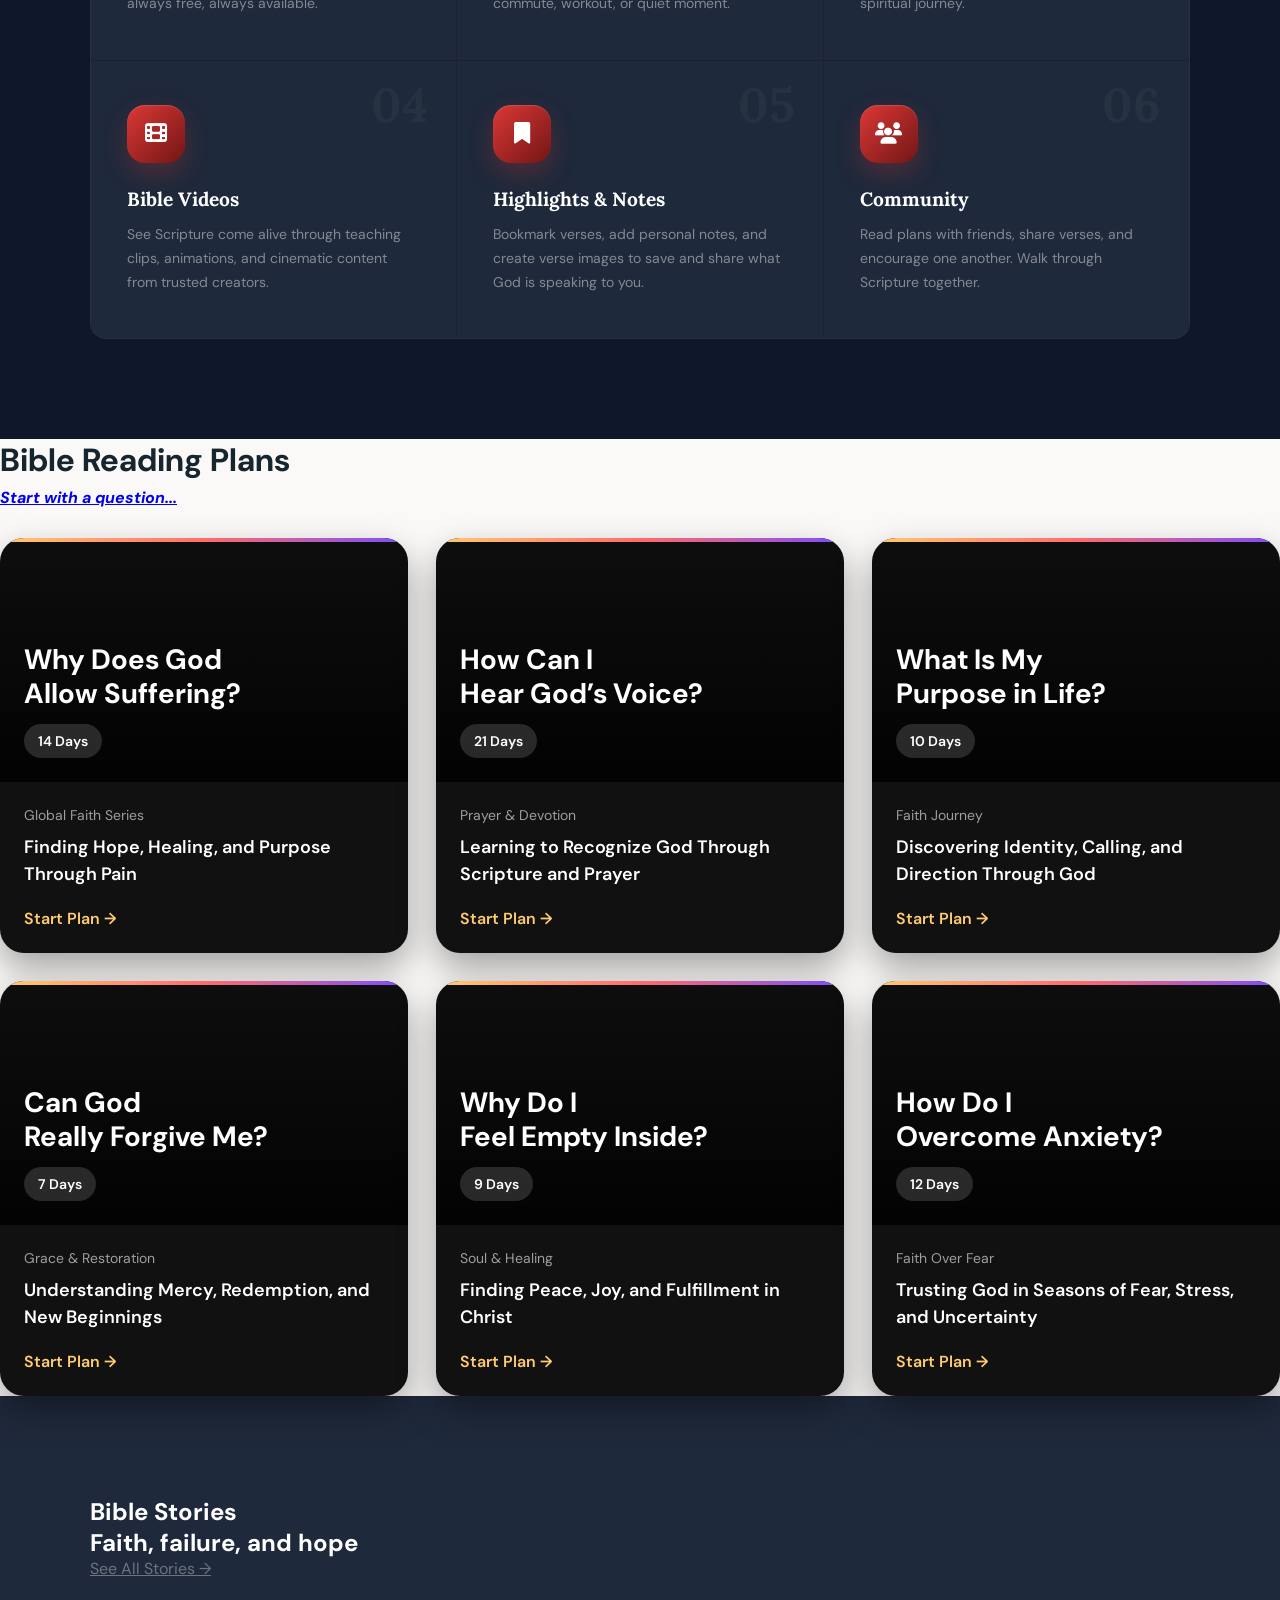
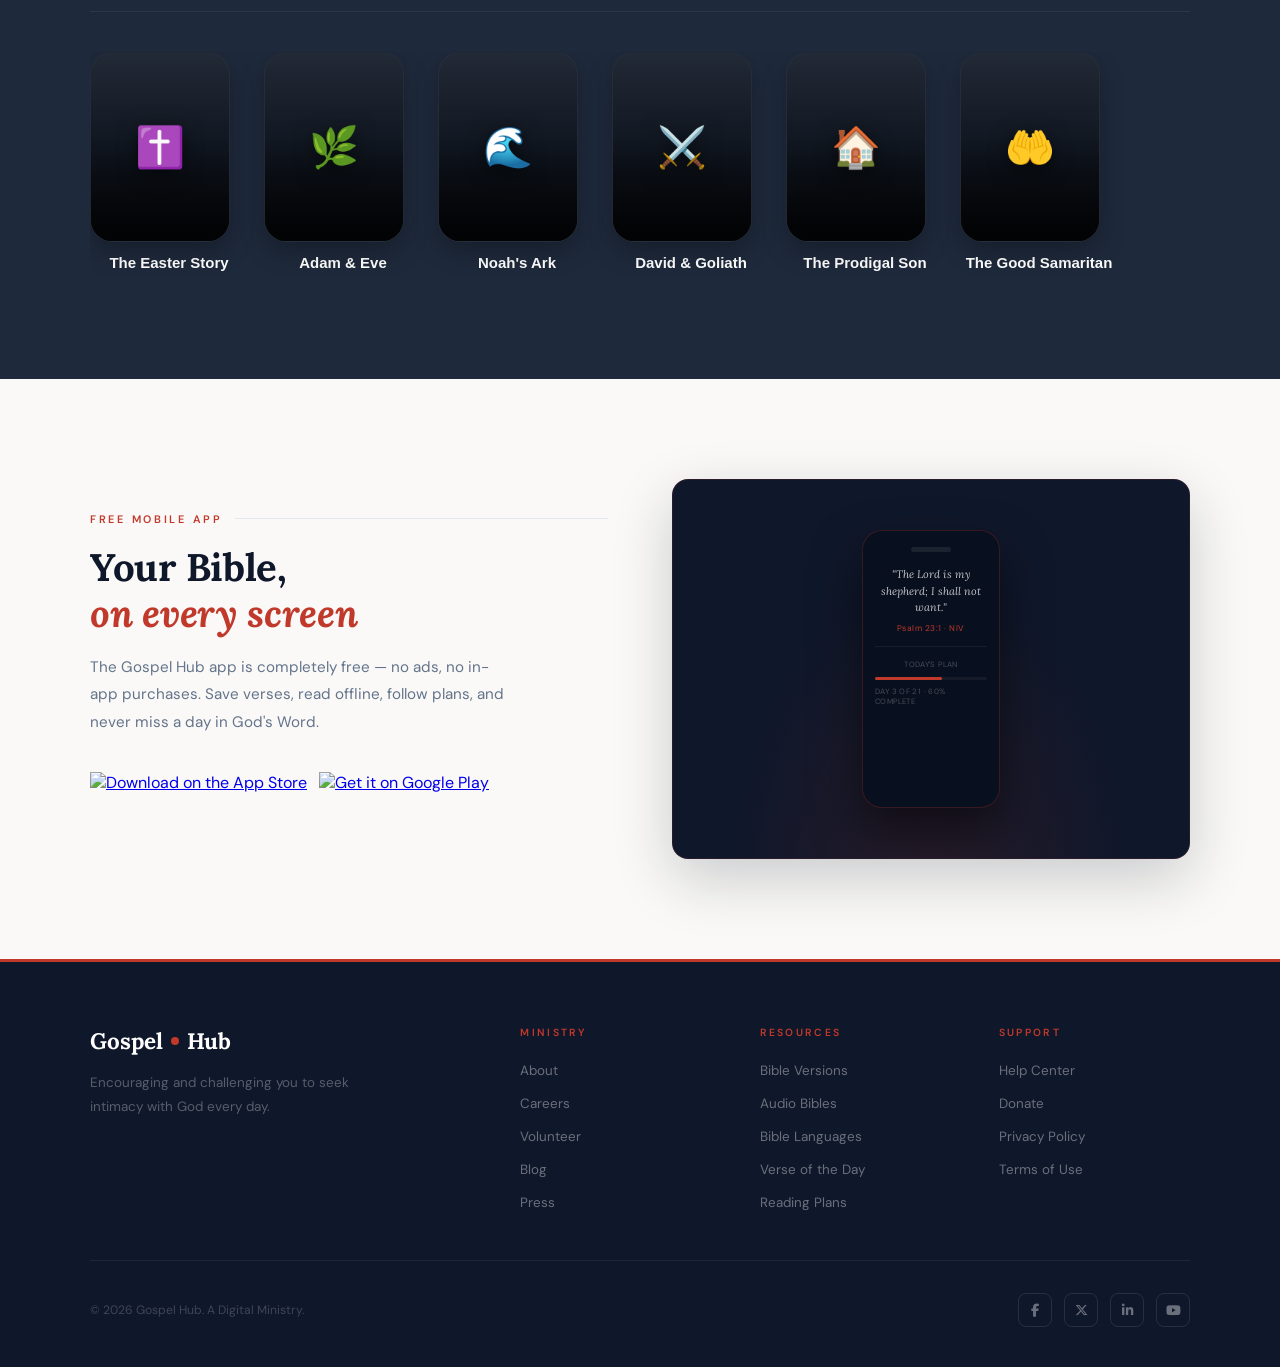
==== commit 57b4a79c: "Add Bible reader, styles, scripts, hints Introduce a new standalone Bible reader (bible.html) with a" ====
--- a/index.html
+++ b/index.html
@@ -12,9 +12,20 @@
 <!DOCTYPE html>
 <html lang="en">
 <head>
-<meta charset="UTF-8">
-<meta name="viewport" content="width=device-width, initial-scale=1.0">
-<title>Gospel Hub — The Word, Everywhere</title>
+<meta name="description"
+content="Read the Bible online, listen to audio scriptures, follow devotionals and grow spiritually with Gospel Hub.">
+
+<meta name="keywords"
+content="Bible, Gospel, Christian, Scripture, Devotional, Sermons, Audio Bible">
+
+<meta property="og:title"
+content="Gospel Hub - The Word, Everywhere">
+
+<meta property="og:description"
+content="Read, listen and grow in God's Word every day.">
+
+<meta property="og:image"
+content="your-banner-image.jpg">
 <link rel="preconnect" href="https://fonts.googleapis.com">
 <link rel="preconnect" href="https://fonts.gstatic.com" crossorigin>
 <link href="https://fonts.googleapis.com/css2?family=Lora:ital,wght@0,400;0,600;0,700;1,400;1,600&family=DM+Sans:wght@300;400;500;600&display=swap" rel="stylesheet">
@@ -592,6 +603,7 @@
   letter-spacing:1px;
 }
 
+
 /* ADVANCED IMAGE BACKGROUNDS */
 
 .plan-img-1{
@@ -822,6 +834,20 @@
     transition: all 0.2s;
   }
   .footer-social a:hover { border-color: var(--red); color: #f87171; }
+  .store-btn{
+  display:inline-block;
+  transition:.3s ease;
+}
+
+.store-btn:hover{
+  transform:translateY(-4px);
+}
+
+.store-img{
+  height:55px;
+  width:auto;
+  display:block;
+}
 
   /* ───── ANIMATIONS ───── */
   @keyframes fadeUp {
@@ -892,12 +918,11 @@
       <div class="hero-stat-label">Bible Versions</div>
     </div>
     <div class="hero-stat">
-      <div class="hero-stat-num">1,600+</div>
-      <div class="hero-stat-label">Languages</div>
+      <div class="hero-stat-num">32,102+</div>
+      <div class="hero-stat-label">Verses</div>
     </div>
     <div class="hero-stat">
-      <div class="hero-stat-num">1B+</div>
-      <div class="hero-stat-label">Installs Worldwide</div>
+      <div class="hero-stat-label"><strong>Forever</strong> Free</div>
     </div>
   </div>
 </section>
@@ -917,6 +942,7 @@
 </section>
 
 <!-- TOPICS -->
+<section class="topics-section">
 <div class="topics-header">
 
   <div class="topics-header-left">
@@ -945,6 +971,7 @@
   </a>
 
 </div>
+</section>
  <!-- FONT AWESOME CDN -->
 <link rel="stylesheet"
 href="https://cdnjs.cloudflare.com/ajax/libs/font-awesome/6.5.1/css/all.min.css"/>
@@ -1519,15 +1546,14 @@
     <div class="footer-bottom">
       <span>© 2026 Gospel Hub. A Digital Ministry.</span>
       <div class="footer-social">
-        <a href="#">f</a>
-        <a href="#">𝕏</a>
-        <a href="#">in</a>
-        <a href="#">▶</a>
+        <a href="#"><i class="fab fa-facebook-f"></i></a>
+<a href="#"><i class="fab fa-x-twitter"></i></a>
+<a href="#"><i class="fab fa-linkedin-in"></i></a>
+<a href="#"><i class="fab fa-youtube"></i></a>
       </div>
     </div>
   </div>
 </footer>
 
 </body>
-</html>
-</head>+</html>
